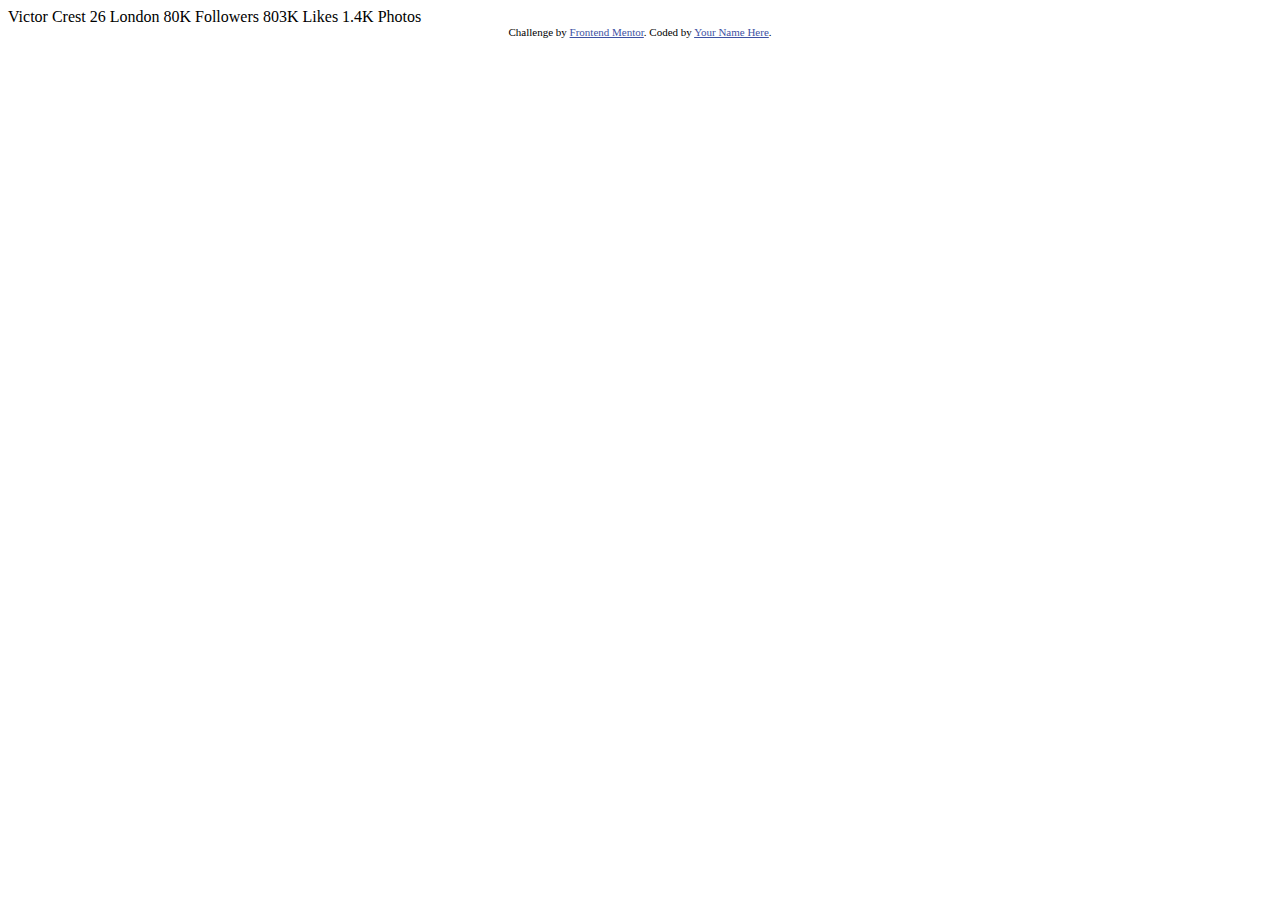
==== index.html @ 89b347c2 "Add files via upload" ====
<!DOCTYPE html>
<html lang="en">
<head>
  <meta charset="UTF-8">
  <meta name="viewport" content="width=device-width, initial-scale=1.0"> <!-- displays site properly based on user's device -->

  <link rel="icon" type="image/png" sizes="32x32" href="./images/favicon-32x32.png">
  
  <title>Frontend Mentor | Profile card component</title>

  <!-- Feel free to remove these styles or customise in your own stylesheet 👍 -->
  <style>
    .attribution { font-size: 11px; text-align: center; }
    .attribution a { color: hsl(228, 45%, 44%); }
  </style>
</head>
<body>
  Victor Crest
  26
  London

  80K
  Followers

  803K
  Likes

  1.4K
  Photos
  <div class="attribution">
    Challenge by <a href="https://www.frontendmentor.io?ref=challenge" target="_blank">Frontend Mentor</a>. 
    Coded by <a href="#">Your Name Here</a>.
  </div>
</body>
</html>
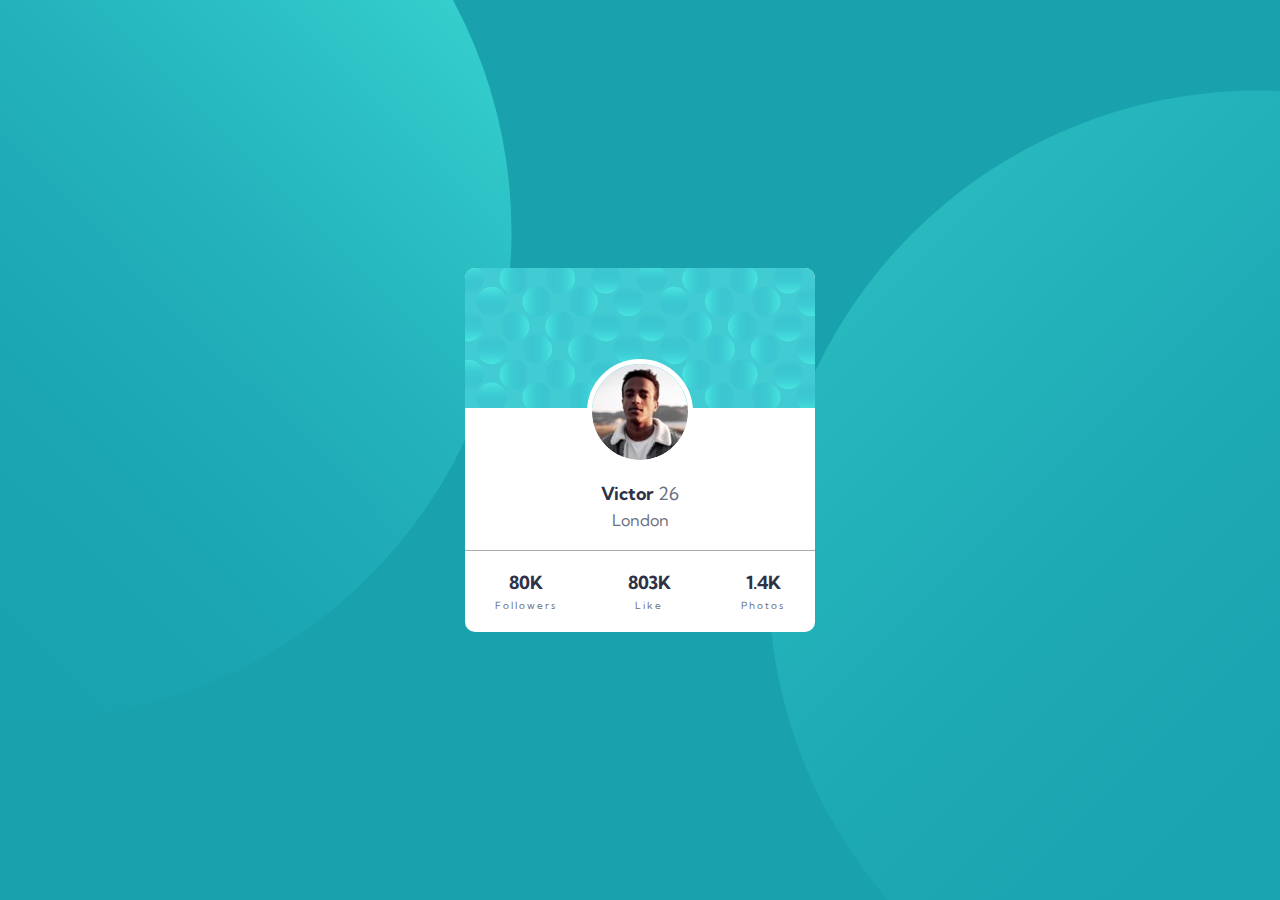
==== commit d304dd61: "Rename try-3.html to index.html" ====
--- a/index.html
+++ b/index.html
@@ -1,35 +1,43 @@
-<!DOCTYPE html>
-<html lang="en">
-<head>
-  <meta charset="UTF-8">
-  <meta name="viewport" content="width=device-width, initial-scale=1.0"> <!-- displays site properly based on user's device -->
-
-  <link rel="icon" type="image/png" sizes="32x32" href="./images/favicon-32x32.png">
-  
-  <title>Frontend Mentor | Profile card component</title>
-
-  <!-- Feel free to remove these styles or customise in your own stylesheet 👍 -->
-  <style>
-    .attribution { font-size: 11px; text-align: center; }
-    .attribution a { color: hsl(228, 45%, 44%); }
-  </style>
-</head>
-<body>
-  Victor Crest
-  26
-  London
-
-  80K
-  Followers
-
-  803K
-  Likes
-
-  1.4K
-  Photos
-  <div class="attribution">
-    Challenge by <a href="https://www.frontendmentor.io?ref=challenge" target="_blank">Frontend Mentor</a>. 
-    Coded by <a href="#">Your Name Here</a>.
-  </div>
-</body>
-</html>
+<!DOCTYPE html>
+<html lang="en">
+  <head>
+    <meta charset="UTF-8" />
+    <meta http-equiv="X-UA-Compatible" content="IE=edge" />
+    <meta name="viewport" content="width=device-width, initial-scale=1.0" />
+    <link rel="stylesheet" href="try-3-style.css" />
+    <title>Document</title>
+  </head>
+  <body>
+    <div class="box">
+      <div class="cont">
+        <div class="card">
+          <div class="pic">
+            <img src="images/bg-pattern-card.svg" alt="" class="cover" />
+            <img src="images/image-victor.jpg" alt="" class="profile" />
+          </div>
+          <div class="txt">
+            <h4>victor <span>26</span></h4>
+            <p>london</p>
+          </div>
+          <div class="vw">
+            <div class="vw-bx">
+              <h4>80K</h4>
+              <p>followers</p>
+            </div>
+            <div class="vw-bx">
+              <h4>803K</h4>
+              <p>like</p>
+            </div>
+            <div class="vw-bx">
+              <h4>1.4K</h4>
+              <p>photos</p>
+            </div>
+          </div>
+        </div>
+      </div>
+    </div>
+  </body>
+</html>
+<!-- challenge link=>front end mentor - html+css newbie level=try-3 
+  https://www.frontendmentor.io/challenges/profile-card-component-cfArpWshJ -->
+
--- a/try-3-style.css
+++ b/try-3-style.css
@@ -0,0 +1,96 @@
+@import url("https://fonts.googleapis.com/css2?family=Kumbh+Sans:wght@400;700&display=swap");
+* {
+  margin: 0;
+  padding: 0;
+  box-sizing: border-box;
+}
+:root {
+  --main-color: ;
+  --bg-color: hsl(185, 75%, 39%);
+  --p-color: hsl(227, 10%, 46%);
+  --h4-color: hsl(229, 23%, 23%);
+  --rad: 10px;
+}
+h4 {
+  color: var(--h4-color);
+}
+p {
+  color: var(--p-color);
+}
+h4 {
+  font-size: 18px;
+}
+body {
+  font-family: "Kumbh Sans", sans-serif;
+  text-transform: capitalize;
+}
+.cont {
+  background-image: url(images/bg-pattern-bottom.svg),
+    url(images/bg-pattern-top.svg);
+  background-repeat: no-repeat;
+  background-position: top 10vh left 60vw, bottom 20vh right 60vw;
+  background-color: var(--bg-color);
+  width: 100%;
+  height: 100vh;
+  display: flex;
+  justify-content: center;
+  align-items: center;
+}
+/* -------card-------- */
+.card {
+  background-color: white;
+  border-radius: var(--rad);
+  -webkit-border-radius: var(--rad);
+  -moz-border-radius: var(--rad);
+  -ms-border-radius: var(--rad);
+  -o-border-radius: var(--rad);
+}
+.card .pic {
+  position: relative;
+}
+.card .pic .cover {
+  border-top-left-radius: var(--rad);
+  border-top-right-radius: var(--rad);
+}
+.card .pic .profile {
+  position: absolute;
+  top: -0%;
+  left: 50%;
+  transform: translate(-50%, 100%);
+  -webkit-transform: translate(-50%, 100%);
+  -moz-transform: translate(-50%, 100%);
+  -ms-transform: translate(-50%, 100%);
+  -o-transform: translate(-50%, 100%);
+  outline: 5px solid white;
+  border-radius: 50%;
+  -webkit-border-radius: 50%;
+  -moz-border-radius: 50%;
+  -ms-border-radius: 50%;
+  -o-border-radius: 50%;
+  /* width: calc(- 100px); */
+}
+.txt {
+  margin-top: 70px;
+  margin-bottom: 20px;
+  text-align: center;
+}
+.txt h4 {
+  margin-bottom: 5px;
+}
+.txt h4 span {
+  font-weight: initial;
+  color: var(--p-color);
+}
+/* ----------vw------------ */
+.vw {
+  display: flex;
+  justify-content: space-between;
+  padding: 20px 30px;
+  border-top: 1px solid #aaa;
+  text-align: center;
+}
+.vw p {
+  margin-top: 5px;
+  font-size: 10px;
+  letter-spacing: 2px;
+}
